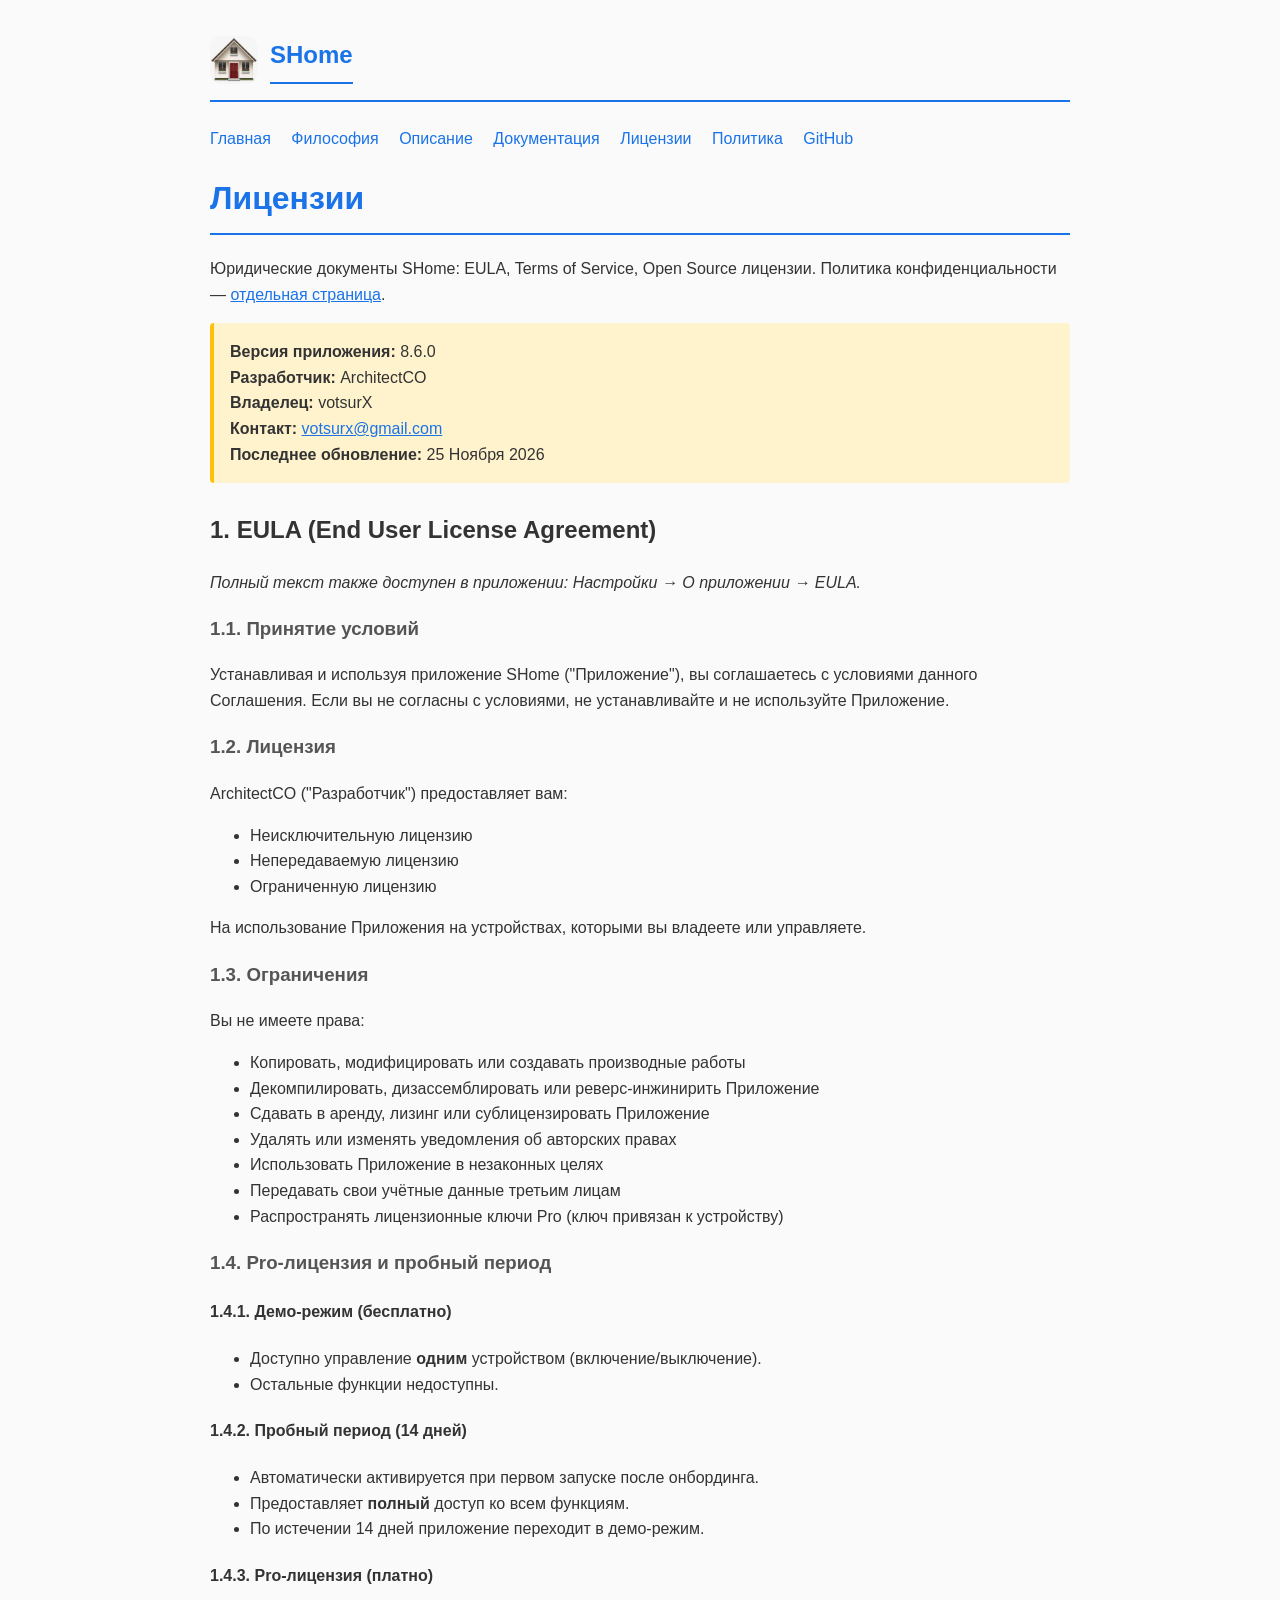
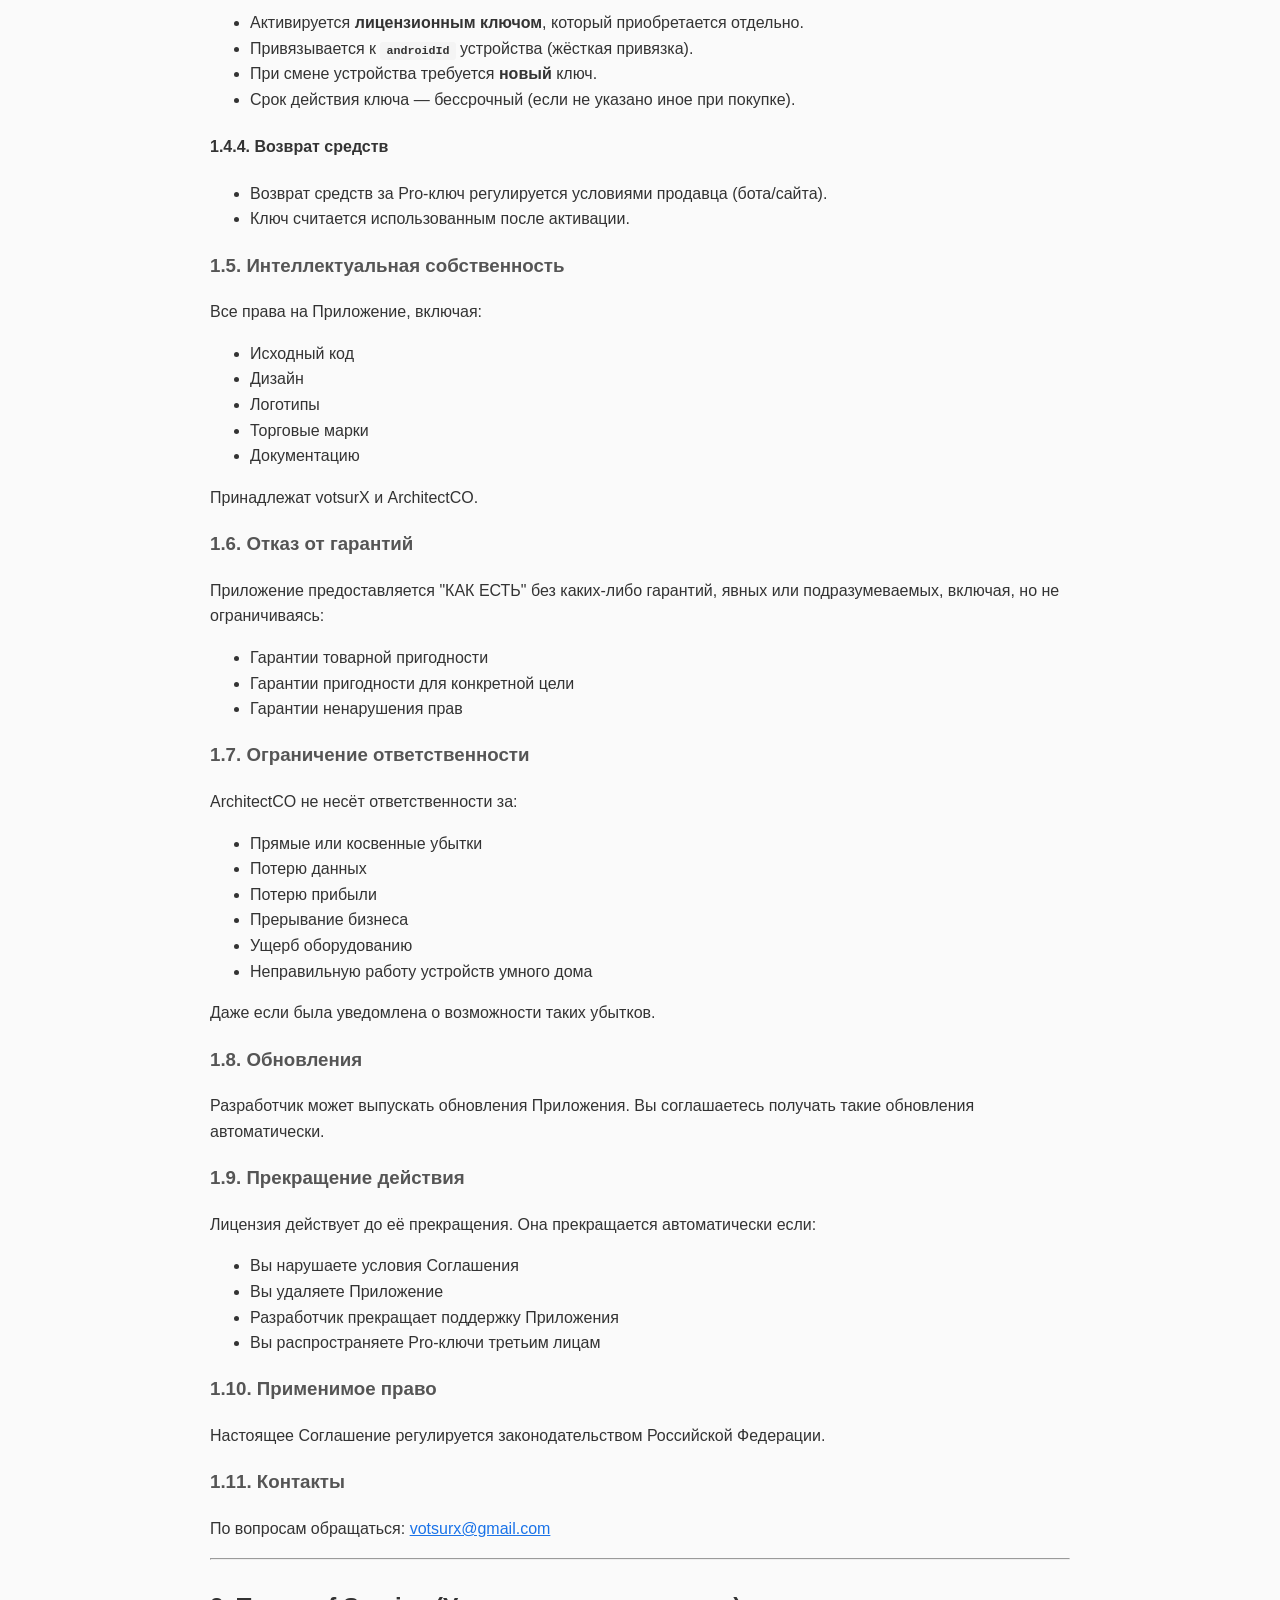
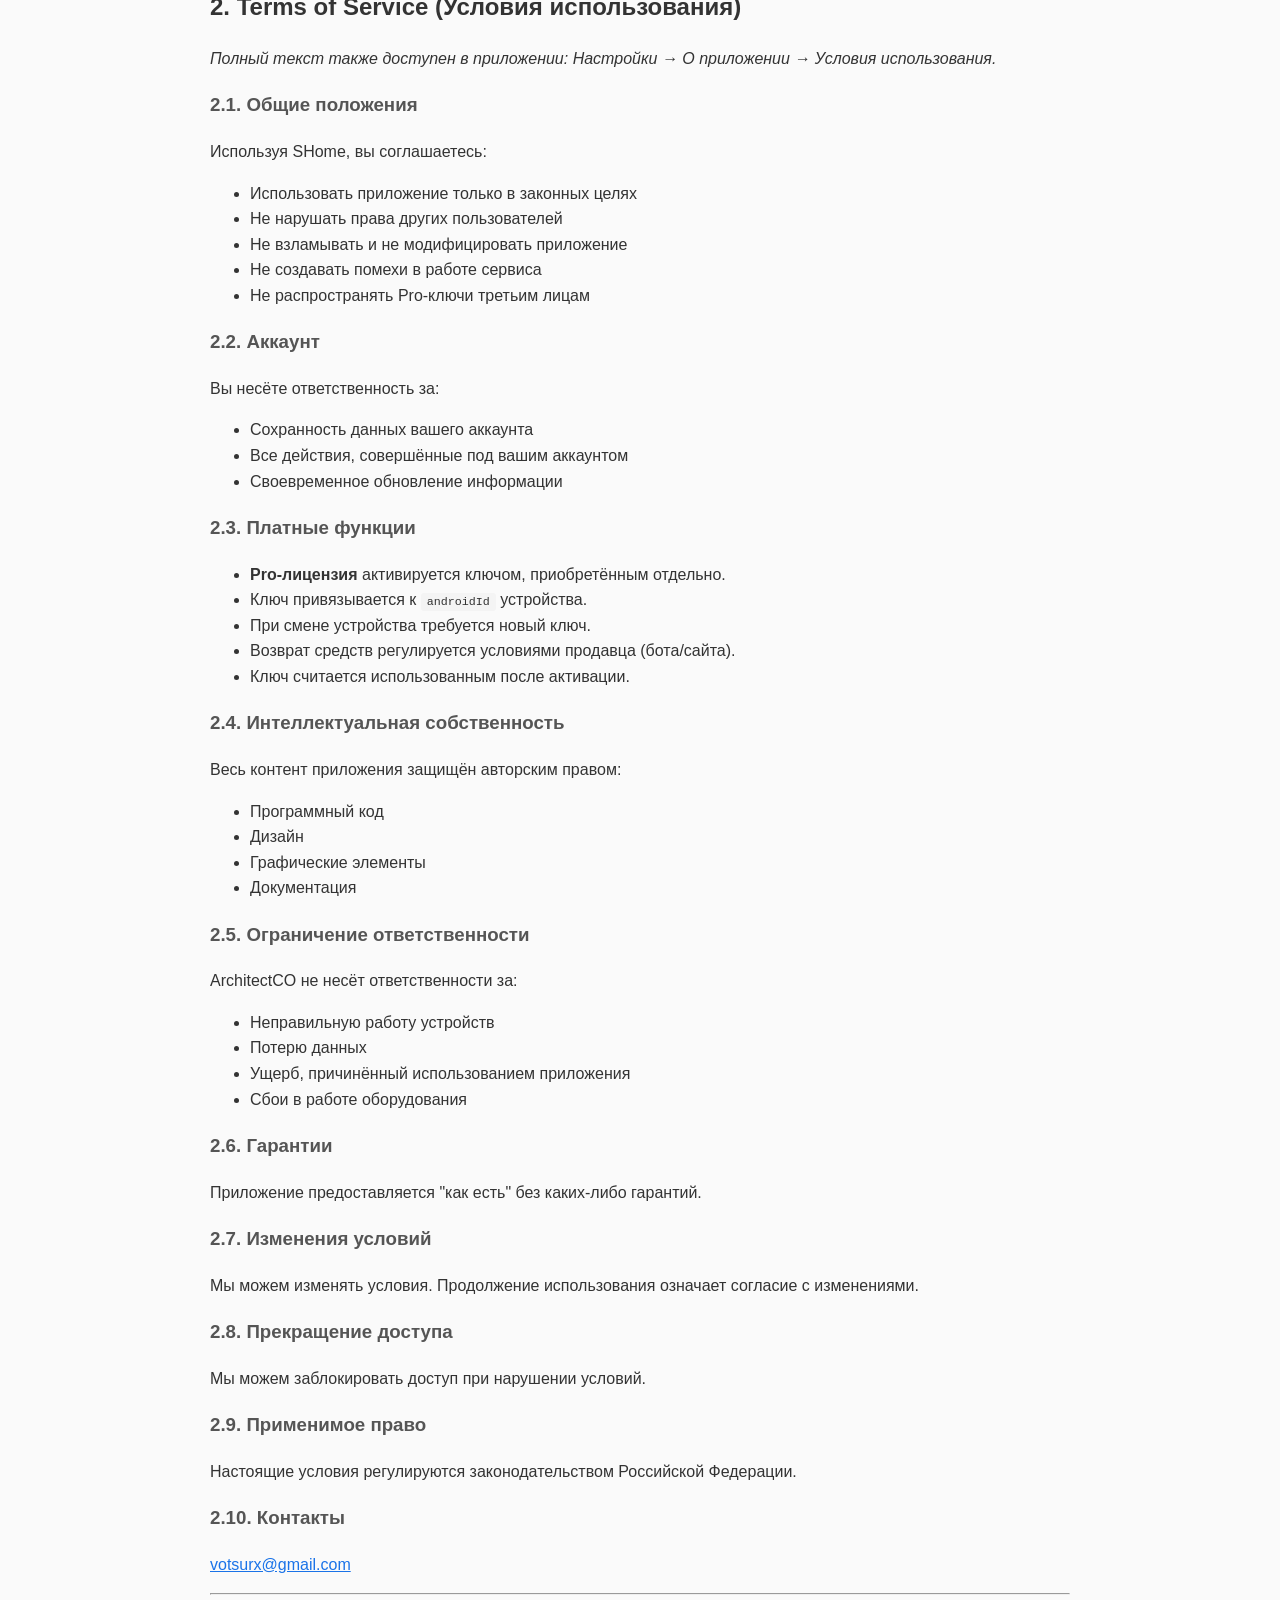
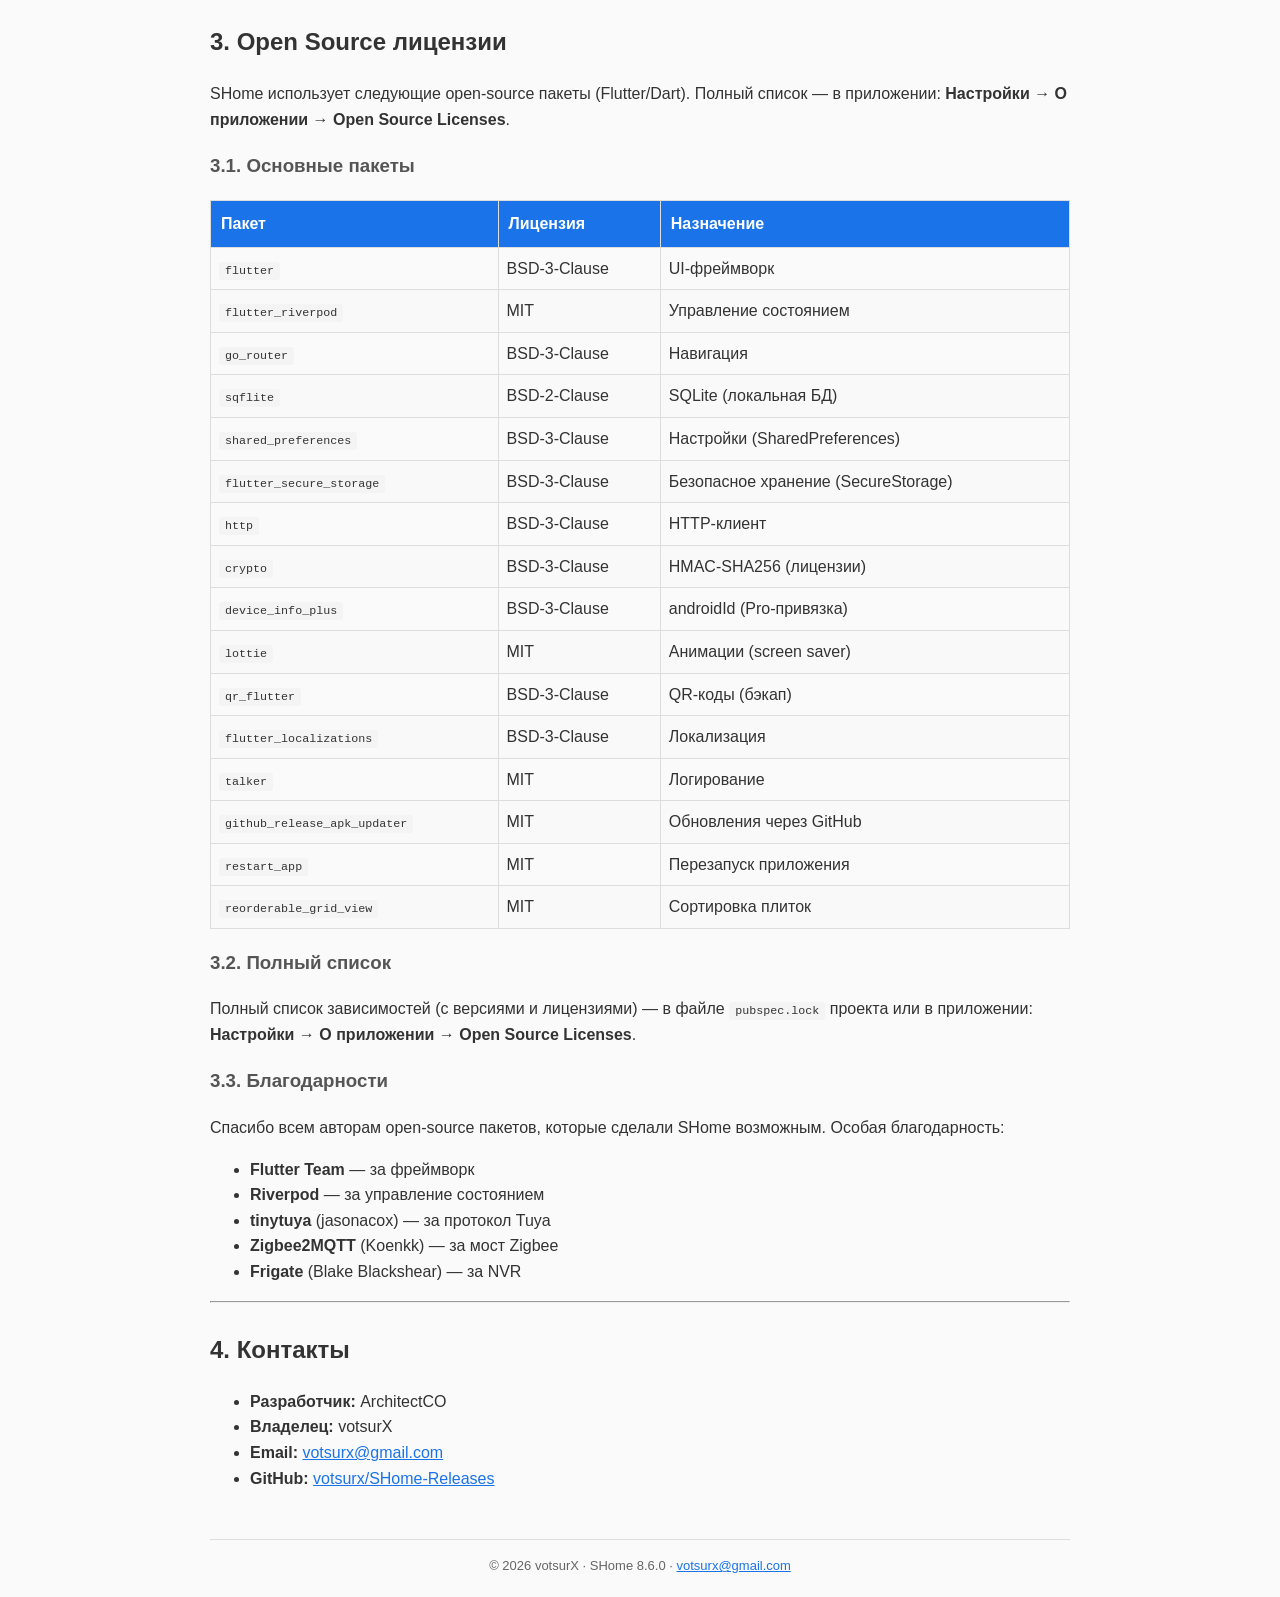
==== docs/licenses.html @ 0ba73216 "docs: README + полная документация (Tuya, Z2M, Frigate, MQTT, Cloud, Notifications, Presence, Pro, F" ====
<!DOCTYPE html>
<html lang="ru">
<head>
    <meta charset="UTF-8">
    <meta name="viewport" content="width=device-width, initial-scale=1.0">
    <title>Лицензии — SHome</title>
    <link rel="stylesheet" href="assets/style.css">
</head>
<body>
<header>
    <a href="index.html" style="display:flex;align-items:center;gap:12px;text-decoration:none;">
        <img src="assets/logo.png" alt="SHome" onerror="this.style.display='none'">
        <h1>SHome</h1>
    </a>
</header>

<nav>
    <a href="index.html">Главная</a>
    <a href="philosophy.html">Философия</a>
    <a href="readme.html">Описание</a>
    <a href="settings/tuya.html">Документация</a>
    <a href="licenses.html">Лицензии</a>
    <a href="privacy.html">Политика</a>
    <a href="https://github.com/votsurx/SHome-Releases" target="_blank">GitHub</a>
</nav>

<h1>Лицензии</h1>

<p>Юридические документы SHome: EULA, Terms of Service, Open Source лицензии. Политика конфиденциальности — <a href="privacy.html">отдельная страница</a>.</p>

<div class="highlight">
    <strong>Версия приложения:</strong> 8.6.0<br>
    <strong>Разработчик:</strong> ArchitectCO<br>
    <strong>Владелец:</strong> votsurX<br>
    <strong>Контакт:</strong> <a href="mailto:votsurx@gmail.com">votsurx@gmail.com</a><br>
    <strong>Последнее обновление:</strong> 25 Ноября 2026
</div>

<!-- ═══════════════ EULA ═══════════════ -->
<h2 id="eula">1. EULA (End User License Agreement)</h2>

<p><em>Полный текст также доступен в приложении: Настройки → О приложении → EULA.</em></p>

<h3>1.1. Принятие условий</h3>
<p>Устанавливая и используя приложение SHome ("Приложение"), вы соглашаетесь с условиями данного Соглашения. Если вы не согласны с условиями, не устанавливайте и не используйте Приложение.</p>

<h3>1.2. Лицензия</h3>
<p>ArchitectCO ("Разработчик") предоставляет вам:</p>
<ul>
    <li>Неисключительную лицензию</li>
    <li>Непередаваемую лицензию</li>
    <li>Ограниченную лицензию</li>
</ul>
<p>На использование Приложения на устройствах, которыми вы владеете или управляете.</p>

<h3>1.3. Ограничения</h3>
<p>Вы не имеете права:</p>
<ul>
    <li>Копировать, модифицировать или создавать производные работы</li>
    <li>Декомпилировать, дизассемблировать или реверс-инжинирить Приложение</li>
    <li>Сдавать в аренду, лизинг или сублицензировать Приложение</li>
    <li>Удалять или изменять уведомления об авторских правах</li>
    <li>Использовать Приложение в незаконных целях</li>
    <li>Передавать свои учётные данные третьим лицам</li>
    <li>Распространять лицензионные ключи Pro (ключ привязан к устройству)</li>
</ul>

<h3>1.4. Pro-лицензия и пробный период</h3>

<h4>1.4.1. Демо-режим (бесплатно)</h4>
<ul>
    <li>Доступно управление <strong>одним</strong> устройством (включение/выключение).</li>
    <li>Остальные функции недоступны.</li>
</ul>

<h4>1.4.2. Пробный период (14 дней)</h4>
<ul>
    <li>Автоматически активируется при первом запуске после онбординга.</li>
    <li>Предоставляет <strong>полный</strong> доступ ко всем функциям.</li>
    <li>По истечении 14 дней приложение переходит в демо-режим.</li>
</ul>

<h4>1.4.3. Pro-лицензия (платно)</h4>
<ul>
    <li>Активируется <strong>лицензионным ключом</strong>, который приобретается отдельно.</li>
    <li>Привязывается к <strong><code>androidId</code></strong> устройства (жёсткая привязка).</li>
    <li>При смене устройства требуется <strong>новый</strong> ключ.</li>
    <li>Срок действия ключа — бессрочный (если не указано иное при покупке).</li>
</ul>

<h4>1.4.4. Возврат средств</h4>
<ul>
    <li>Возврат средств за Pro-ключ регулируется условиями продавца (бота/сайта).</li>
    <li>Ключ считается использованным после активации.</li>
</ul>

<h3>1.5. Интеллектуальная собственность</h3>
<p>Все права на Приложение, включая:</p>
<ul>
    <li>Исходный код</li>
    <li>Дизайн</li>
    <li>Логотипы</li>
    <li>Торговые марки</li>
    <li>Документацию</li>
</ul>
<p>Принадлежат votsurX и ArchitectCO.</p>

<h3>1.6. Отказ от гарантий</h3>
<p>Приложение предоставляется "КАК ЕСТЬ" без каких-либо гарантий, явных или подразумеваемых, включая, но не ограничиваясь:</p>
<ul>
    <li>Гарантии товарной пригодности</li>
    <li>Гарантии пригодности для конкретной цели</li>
    <li>Гарантии ненарушения прав</li>
</ul>

<h3>1.7. Ограничение ответственности</h3>
<p>ArchitectCO не несёт ответственности за:</p>
<ul>
    <li>Прямые или косвенные убытки</li>
    <li>Потерю данных</li>
    <li>Потерю прибыли</li>
    <li>Прерывание бизнеса</li>
    <li>Ущерб оборудованию</li>
    <li>Неправильную работу устройств умного дома</li>
</ul>
<p>Даже если была уведомлена о возможности таких убытков.</p>

<h3>1.8. Обновления</h3>
<p>Разработчик может выпускать обновления Приложения. Вы соглашаетесь получать такие обновления автоматически.</p>

<h3>1.9. Прекращение действия</h3>
<p>Лицензия действует до её прекращения. Она прекращается автоматически если:</p>
<ul>
    <li>Вы нарушаете условия Соглашения</li>
    <li>Вы удаляете Приложение</li>
    <li>Разработчик прекращает поддержку Приложения</li>
    <li>Вы распространяете Pro-ключи третьим лицам</li>
</ul>

<h3>1.10. Применимое право</h3>
<p>Настоящее Соглашение регулируется законодательством Российской Федерации.</p>

<h3>1.11. Контакты</h3>
<p>По вопросам обращаться: <a href="mailto:votsurx@gmail.com">votsurx@gmail.com</a></p>

<hr>

<!-- ═══════════════ TERMS ═══════════════ -->
<h2 id="terms">2. Terms of Service (Условия использования)</h2>

<p><em>Полный текст также доступен в приложении: Настройки → О приложении → Условия использования.</em></p>

<h3>2.1. Общие положения</h3>
<p>Используя SHome, вы соглашаетесь:</p>
<ul>
    <li>Использовать приложение только в законных целях</li>
    <li>Не нарушать права других пользователей</li>
    <li>Не взламывать и не модифицировать приложение</li>
    <li>Не создавать помехи в работе сервиса</li>
    <li>Не распространять Pro-ключи третьим лицам</li>
</ul>

<h3>2.2. Аккаунт</h3>
<p>Вы несёте ответственность за:</p>
<ul>
    <li>Сохранность данных вашего аккаунта</li>
    <li>Все действия, совершённые под вашим аккаунтом</li>
    <li>Своевременное обновление информации</li>
</ul>

<h3>2.3. Платные функции</h3>
<ul>
    <li><strong>Pro-лицензия</strong> активируется ключом, приобретённым отдельно.</li>
    <li>Ключ привязывается к <code>androidId</code> устройства.</li>
    <li>При смене устройства требуется новый ключ.</li>
    <li>Возврат средств регулируется условиями продавца (бота/сайта).</li>
    <li>Ключ считается использованным после активации.</li>
</ul>

<h3>2.4. Интеллектуальная собственность</h3>
<p>Весь контент приложения защищён авторским правом:</p>
<ul>
    <li>Программный код</li>
    <li>Дизайн</li>
    <li>Графические элементы</li>
    <li>Документация</li>
</ul>

<h3>2.5. Ограничение ответственности</h3>
<p>ArchitectCO не несёт ответственности за:</p>
<ul>
    <li>Неправильную работу устройств</li>
    <li>Потерю данных</li>
    <li>Ущерб, причинённый использованием приложения</li>
    <li>Сбои в работе оборудования</li>
</ul>

<h3>2.6. Гарантии</h3>
<p>Приложение предоставляется "как есть" без каких-либо гарантий.</p>

<h3>2.7. Изменения условий</h3>
<p>Мы можем изменять условия. Продолжение использования означает согласие с изменениями.</p>

<h3>2.8. Прекращение доступа</h3>
<p>Мы можем заблокировать доступ при нарушении условий.</p>

<h3>2.9. Применимое право</h3>
<p>Настоящие условия регулируются законодательством Российской Федерации.</p>

<h3>2.10. Контакты</h3>
<p><a href="mailto:votsurx@gmail.com">votsurx@gmail.com</a></p>

<hr>

<!-- ═══════════════ OPEN SOURCE ═══════════════ -->
<h2 id="opensource">3. Open Source лицензии</h2>

<p>SHome использует следующие open-source пакеты (Flutter/Dart). Полный список — в приложении: <strong>Настройки → О приложении → Open Source Licenses</strong>.</p>

<h3>3.1. Основные пакеты</h3>

<table style="width:100%; border-collapse:collapse; margin:16px 0;">
    <thead>
    <tr style="background:#1a73e8; color:white;">
        <th style="padding:10px; text-align:left; border:1px solid #ddd;">Пакет</th>
        <th style="padding:10px; text-align:left; border:1px solid #ddd;">Лицензия</th>
        <th style="padding:10px; text-align:left; border:1px solid #ddd;">Назначение</th>
    </tr>
    </thead>
    <tbody>
    <tr>
        <td style="padding:8px; border:1px solid #ddd;"><code>flutter</code></td>
        <td style="padding:8px; border:1px solid #ddd;">BSD-3-Clause</td>
        <td style="padding:8px; border:1px solid #ddd;">UI-фреймворк</td>
    </tr>
    <tr style="background:#f9f9f9;">
        <td style="padding:8px; border:1px solid #ddd;"><code>flutter_riverpod</code></td>
        <td style="padding:8px; border:1px solid #ddd;">MIT</td>
        <td style="padding:8px; border:1px solid #ddd;">Управление состоянием</td>
    </tr>
    <tr>
        <td style="padding:8px; border:1px solid #ddd;"><code>go_router</code></td>
        <td style="padding:8px; border:1px solid #ddd;">BSD-3-Clause</td>
        <td style="padding:8px; border:1px solid #ddd;">Навигация</td>
    </tr>
    <tr style="background:#f9f9f9;">
        <td style="padding:8px; border:1px solid #ddd;"><code>sqflite</code></td>
        <td style="padding:8px; border:1px solid #ddd;">BSD-2-Clause</td>
        <td style="padding:8px; border:1px solid #ddd;">SQLite (локальная БД)</td>
    </tr>
    <tr>
        <td style="padding:8px; border:1px solid #ddd;"><code>shared_preferences</code></td>
        <td style="padding:8px; border:1px solid #ddd;">BSD-3-Clause</td>
        <td style="padding:8px; border:1px solid #ddd;">Настройки (SharedPreferences)</td>
    </tr>
    <tr style="background:#f9f9f9;">
        <td style="padding:8px; border:1px solid #ddd;"><code>flutter_secure_storage</code></td>
        <td style="padding:8px; border:1px solid #ddd;">BSD-3-Clause</td>
        <td style="padding:8px; border:1px solid #ddd;">Безопасное хранение (SecureStorage)</td>
    </tr>
    <tr>
        <td style="padding:8px; border:1px solid #ddd;"><code>http</code></td>
        <td style="padding:8px; border:1px solid #ddd;">BSD-3-Clause</td>
        <td style="padding:8px; border:1px solid #ddd;">HTTP-клиент</td>
    </tr>
    <tr style="background:#f9f9f9;">
        <td style="padding:8px; border:1px solid #ddd;"><code>crypto</code></td>
        <td style="padding:8px; border:1px solid #ddd;">BSD-3-Clause</td>
        <td style="padding:8px; border:1px solid #ddd;">HMAC-SHA256 (лицензии)</td>
    </tr>
    <tr>
        <td style="padding:8px; border:1px solid #ddd;"><code>device_info_plus</code></td>
        <td style="padding:8px; border:1px solid #ddd;">BSD-3-Clause</td>
        <td style="padding:8px; border:1px solid #ddd;">androidId (Pro-привязка)</td>
    </tr>
    <tr style="background:#f9f9f9;">
        <td style="padding:8px; border:1px solid #ddd;"><code>lottie</code></td>
        <td style="padding:8px; border:1px solid #ddd;">MIT</td>
        <td style="padding:8px; border:1px solid #ddd;">Анимации (screen saver)</td>
    </tr>
    <tr>
        <td style="padding:8px; border:1px solid #ddd;"><code>qr_flutter</code></td>
        <td style="padding:8px; border:1px solid #ddd;">BSD-3-Clause</td>
        <td style="padding:8px; border:1px solid #ddd;">QR-коды (бэкап)</td>
    </tr>
    <tr style="background:#f9f9f9;">
        <td style="padding:8px; border:1px solid #ddd;"><code>flutter_localizations</code></td>
        <td style="padding:8px; border:1px solid #ddd;">BSD-3-Clause</td>
        <td style="padding:8px; border:1px solid #ddd;">Локализация</td>
    </tr>
    <tr>
        <td style="padding:8px; border:1px solid #ddd;"><code>talker</code></td>
        <td style="padding:8px; border:1px solid #ddd;">MIT</td>
        <td style="padding:8px; border:1px solid #ddd;">Логирование</td>
    </tr>
    <tr style="background:#f9f9f9;">
        <td style="padding:8px; border:1px solid #ddd;"><code>github_release_apk_updater</code></td>
        <td style="padding:8px; border:1px solid #ddd;">MIT</td>
        <td style="padding:8px; border:1px solid #ddd;">Обновления через GitHub</td>
    </tr>
    <tr>
        <td style="padding:8px; border:1px solid #ddd;"><code>restart_app</code></td>
        <td style="padding:8px; border:1px solid #ddd;">MIT</td>
        <td style="padding:8px; border:1px solid #ddd;">Перезапуск приложения</td>
    </tr>
    <tr style="background:#f9f9f9;">
        <td style="padding:8px; border:1px solid #ddd;"><code>reorderable_grid_view</code></td>
        <td style="padding:8px; border:1px solid #ddd;">MIT</td>
        <td style="padding:8px; border:1px solid #ddd;">Сортировка плиток</td>
    </tr>
    </tbody>
</table>

<h3>3.2. Полный список</h3>
<p>Полный список зависимостей (с версиями и лицензиями) — в файле <code>pubspec.lock</code> проекта или в приложении: <strong>Настройки → О приложении → Open Source Licenses</strong>.</p>

<h3>3.3. Благодарности</h3>
<p>Спасибо всем авторам open-source пакетов, которые сделали SHome возможным. Особая благодарность:</p>
<ul>
    <li><strong>Flutter Team</strong> — за фреймворк</li>
    <li><strong>Riverpod</strong> — за управление состоянием</li>
    <li><strong>tinytuya</strong> (jasonacox) — за протокол Tuya</li>
    <li><strong>Zigbee2MQTT</strong> (Koenkk) — за мост Zigbee</li>
    <li><strong>Frigate</strong> (Blake Blackshear) — за NVR</li>
</ul>

<hr>

<!-- ═══════════════ КОНТАКТЫ ═══════════════ -->
<h2 id="contact">4. Контакты</h2>

<ul>
    <li><strong>Разработчик:</strong> ArchitectCO</li>
    <li><strong>Владелец:</strong> votsurX</li>
    <li><strong>Email:</strong> <a href="mailto:votsurx@gmail.com">votsurx@gmail.com</a></li>
    <li><strong>GitHub:</strong> <a href="https://github.com/votsurx/SHome-Releases" target="_blank">votsurx/SHome-Releases</a></li>
</ul>

<footer>
    © 2026 votsurX · SHome 8.6.0 · <a href="mailto:votsurx@gmail.com">votsurx@gmail.com</a>
</footer>
</body>
</html>
---- docs/assets/style.css ----
* { box-sizing: border-box; }
body {
  font-family: -apple-system, BlinkMacSystemFont, 'Segoe UI', Roboto, sans-serif;
  max-width: 900px;
  margin: 0 auto;
  padding: 20px;
  line-height: 1.6;
  color: #333;
  background: #fafafa;
}
header {
  display: flex;
  align-items: center;
  gap: 12px;
  padding: 16px 0;
  border-bottom: 2px solid #1a73e8;
  margin-bottom: 24px;
}
header img { width: 48px; height: 48px; border-radius: 12px; }
header h1 { margin: 0; font-size: 24px; color: #1a73e8; }
nav { margin: 16px 0; }
nav a {
  display: inline-block;
  margin-right: 16px;
  color: #1a73e8;
  text-decoration: none;
  font-weight: 500;
}
nav a:hover { text-decoration: underline; }
h1 { color: #1a73e8; border-bottom: 2px solid #1a73e8; padding-bottom: 8px; }
h2 { color: #333; margin-top: 28px; }
h3 { color: #555; }
a { color: #1a73e8; }
code { background: #f4f4f4; padding: 2px 6px; border-radius: 3px; font-size: 0.9em; }
pre {
  background: #2d2d2d;
  color: #f0f0f0;
  padding: 16px;
  border-radius: 8px;
  overflow-x: auto;
}
pre code { background: transparent; color: inherit; }
.btn {
  display: inline-block;
  padding: 12px 24px;
  background: #1a73e8;
  color: white;
  border-radius: 8px;
  text-decoration: none;
  font-weight: 600;
  margin: 8px 8px 8px 0;
}
.btn:hover { background: #1557b0; }
.btn-secondary {
  background: #fff;
  color: #1a73e8;
  border: 2px solid #1a73e8;
}
.card {
  background: white;
  border-radius: 12px;
  padding: 20px;
  margin: 16px 0;
  box-shadow: 0 2px 8px rgba(0,0,0,0.06);
}
.highlight {
  background: #fff3cd;
  padding: 16px;
  border-left: 4px solid #ffc107;
  border-radius: 4px;
  margin: 16px 0;
}
footer {
  margin-top: 48px;
  padding-top: 16px;
  border-top: 1px solid #ddd;
  color: #666;
  font-size: 13px;
  text-align: center;
}
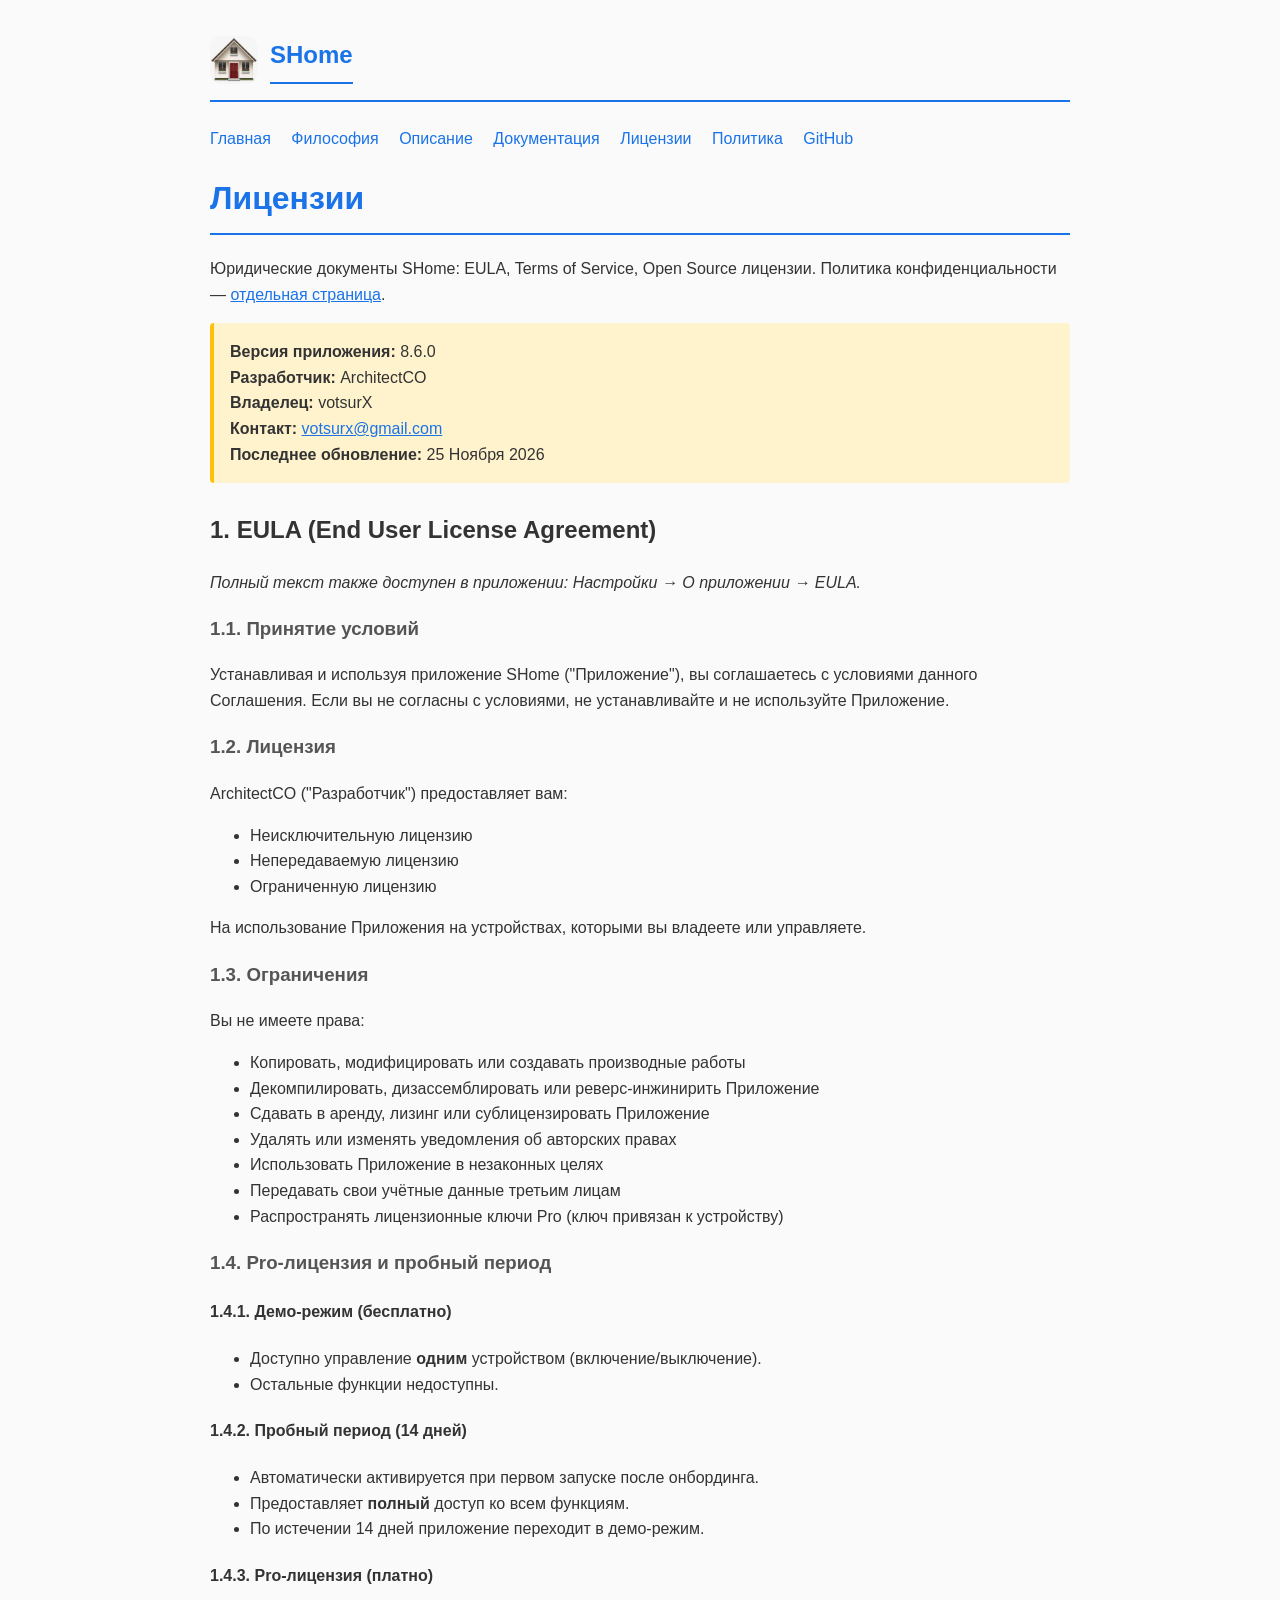
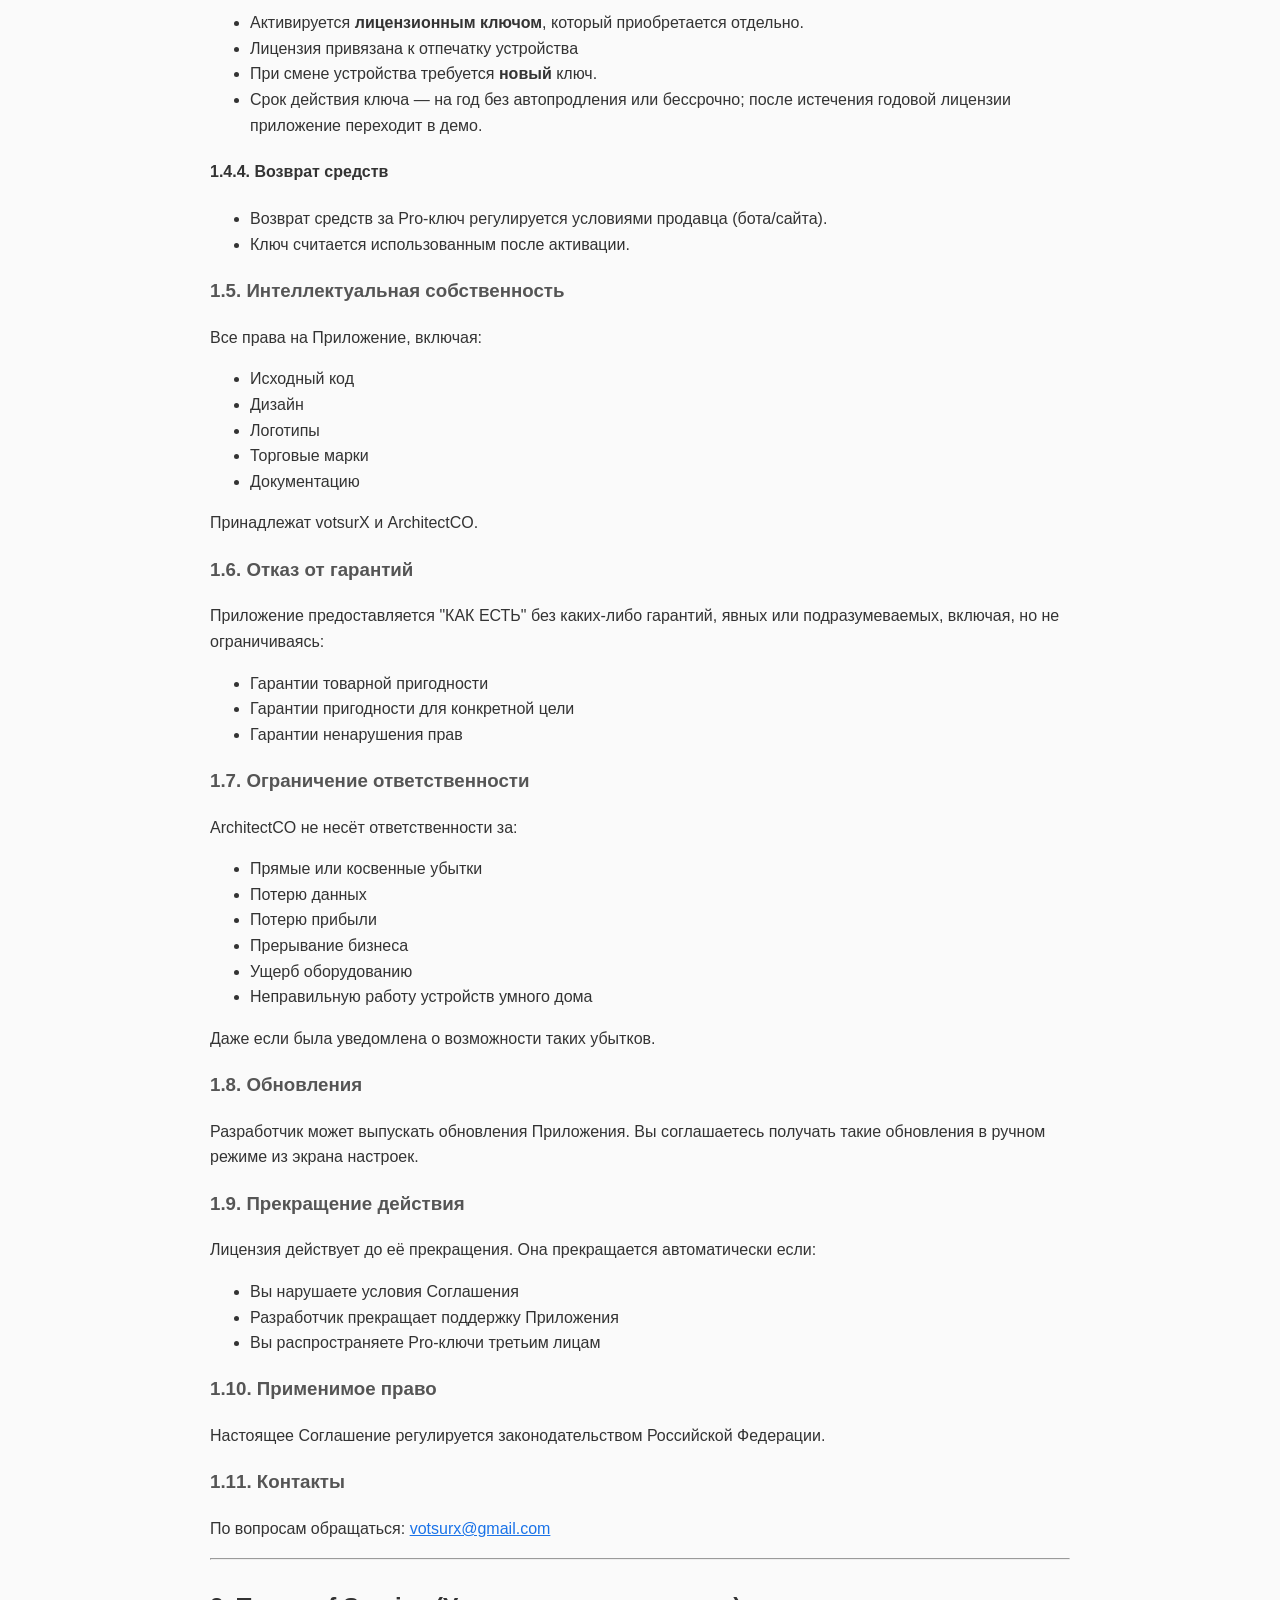
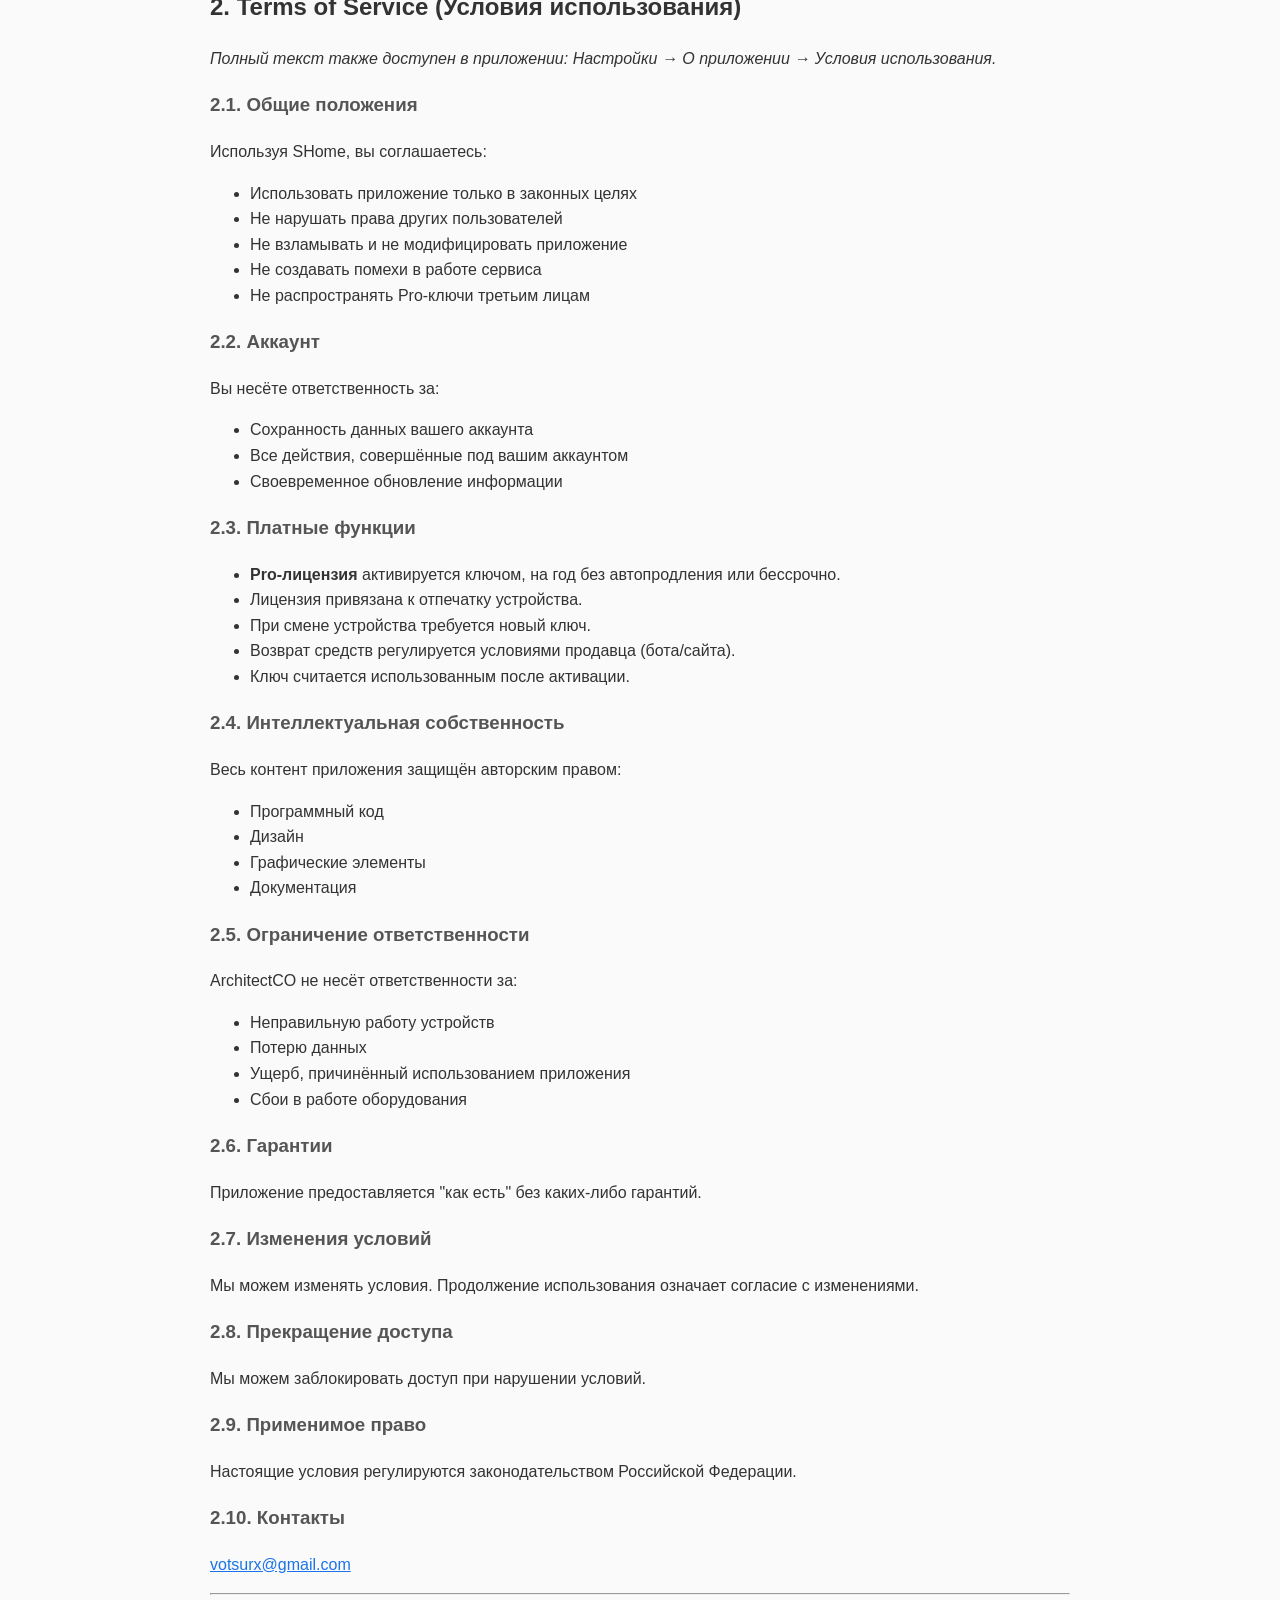
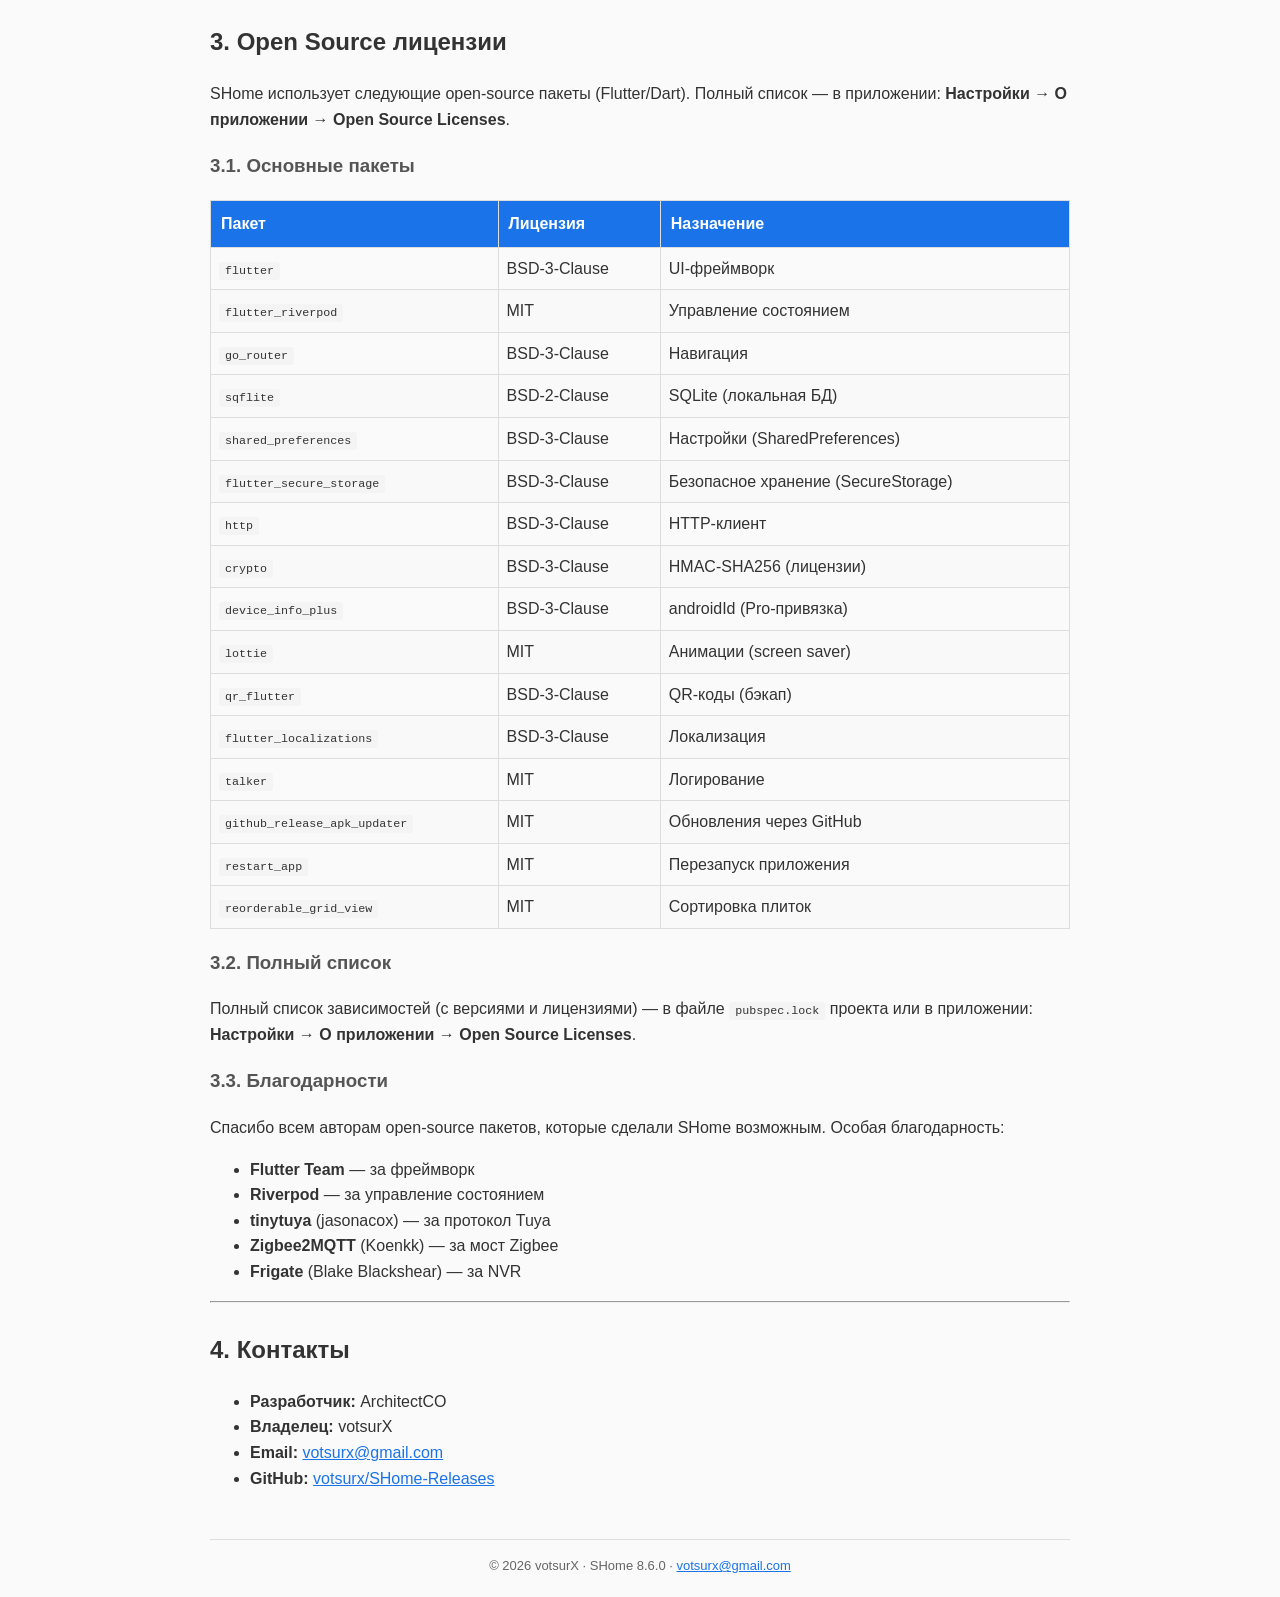
==== commit d2f149b1: "Исправление документации" ====
--- a/docs/licenses.html
+++ b/docs/licenses.html
@@ -83,9 +83,9 @@
 <h4>1.4.3. Pro-лицензия (платно)</h4>
 <ul>
     <li>Активируется <strong>лицензионным ключом</strong>, который приобретается отдельно.</li>
-    <li>Привязывается к <strong><code>androidId</code></strong> устройства (жёсткая привязка).</li>
+    <li>Лицензия привязана к отпечатку устройства</li>
     <li>При смене устройства требуется <strong>новый</strong> ключ.</li>
-    <li>Срок действия ключа — бессрочный (если не указано иное при покупке).</li>
+    <li>Срок действия ключа — на год без автопродления или бессрочно; после истечения годовой лицензии приложение переходит в демо.</li>
 </ul>
 
 <h4>1.4.4. Возврат средств</h4>
@@ -126,13 +126,12 @@
 <p>Даже если была уведомлена о возможности таких убытков.</p>
 
 <h3>1.8. Обновления</h3>
-<p>Разработчик может выпускать обновления Приложения. Вы соглашаетесь получать такие обновления автоматически.</p>
+<p>Разработчик может выпускать обновления Приложения. Вы соглашаетесь получать такие обновления в ручном режиме из экрана настроек.</p>
 
 <h3>1.9. Прекращение действия</h3>
 <p>Лицензия действует до её прекращения. Она прекращается автоматически если:</p>
 <ul>
     <li>Вы нарушаете условия Соглашения</li>
-    <li>Вы удаляете Приложение</li>
     <li>Разработчик прекращает поддержку Приложения</li>
     <li>Вы распространяете Pro-ключи третьим лицам</li>
 </ul>
@@ -170,8 +169,8 @@
 
 <h3>2.3. Платные функции</h3>
 <ul>
-    <li><strong>Pro-лицензия</strong> активируется ключом, приобретённым отдельно.</li>
-    <li>Ключ привязывается к <code>androidId</code> устройства.</li>
+    <li><strong>Pro-лицензия</strong> активируется ключом, на год без автопродления или бессрочно.</li>
+    <li>Лицензия привязана к отпечатку устройства.</li>
     <li>При смене устройства требуется новый ключ.</li>
     <li>Возврат средств регулируется условиями продавца (бота/сайта).</li>
     <li>Ключ считается использованным после активации.</li>
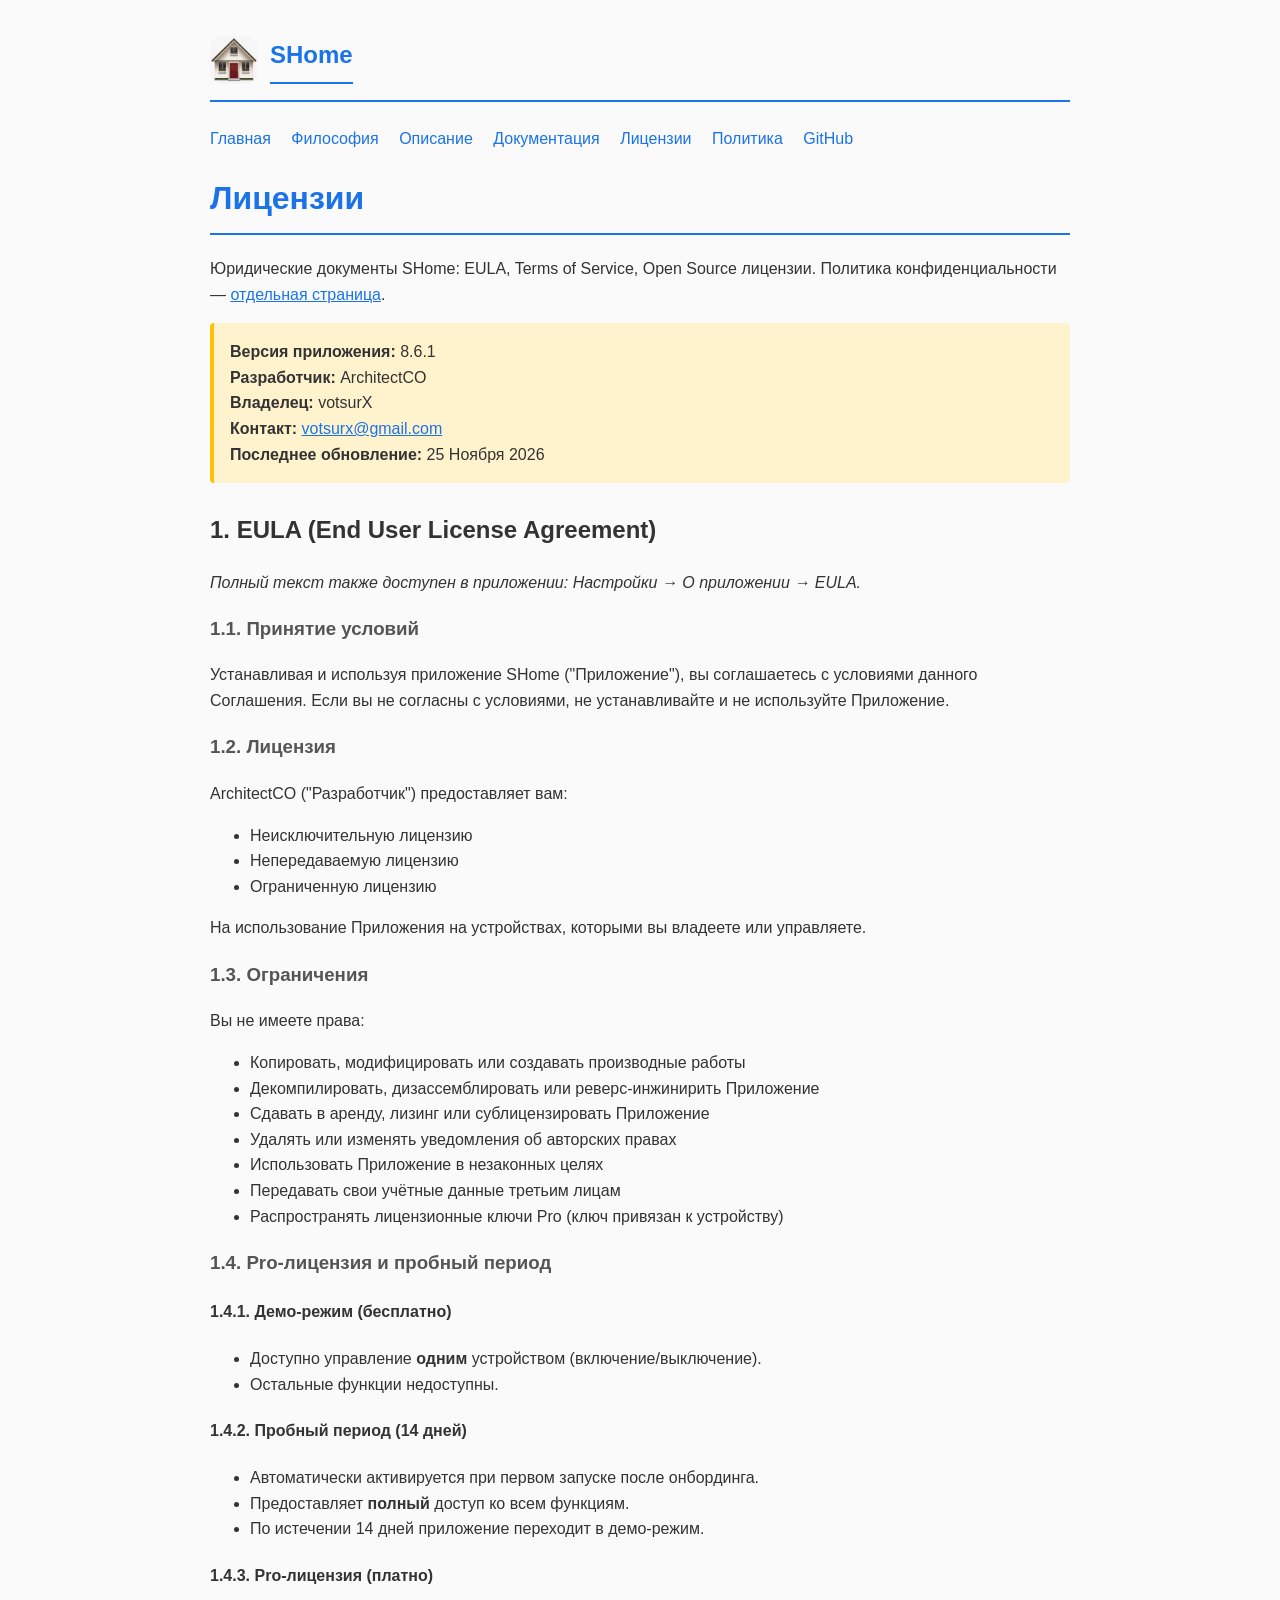
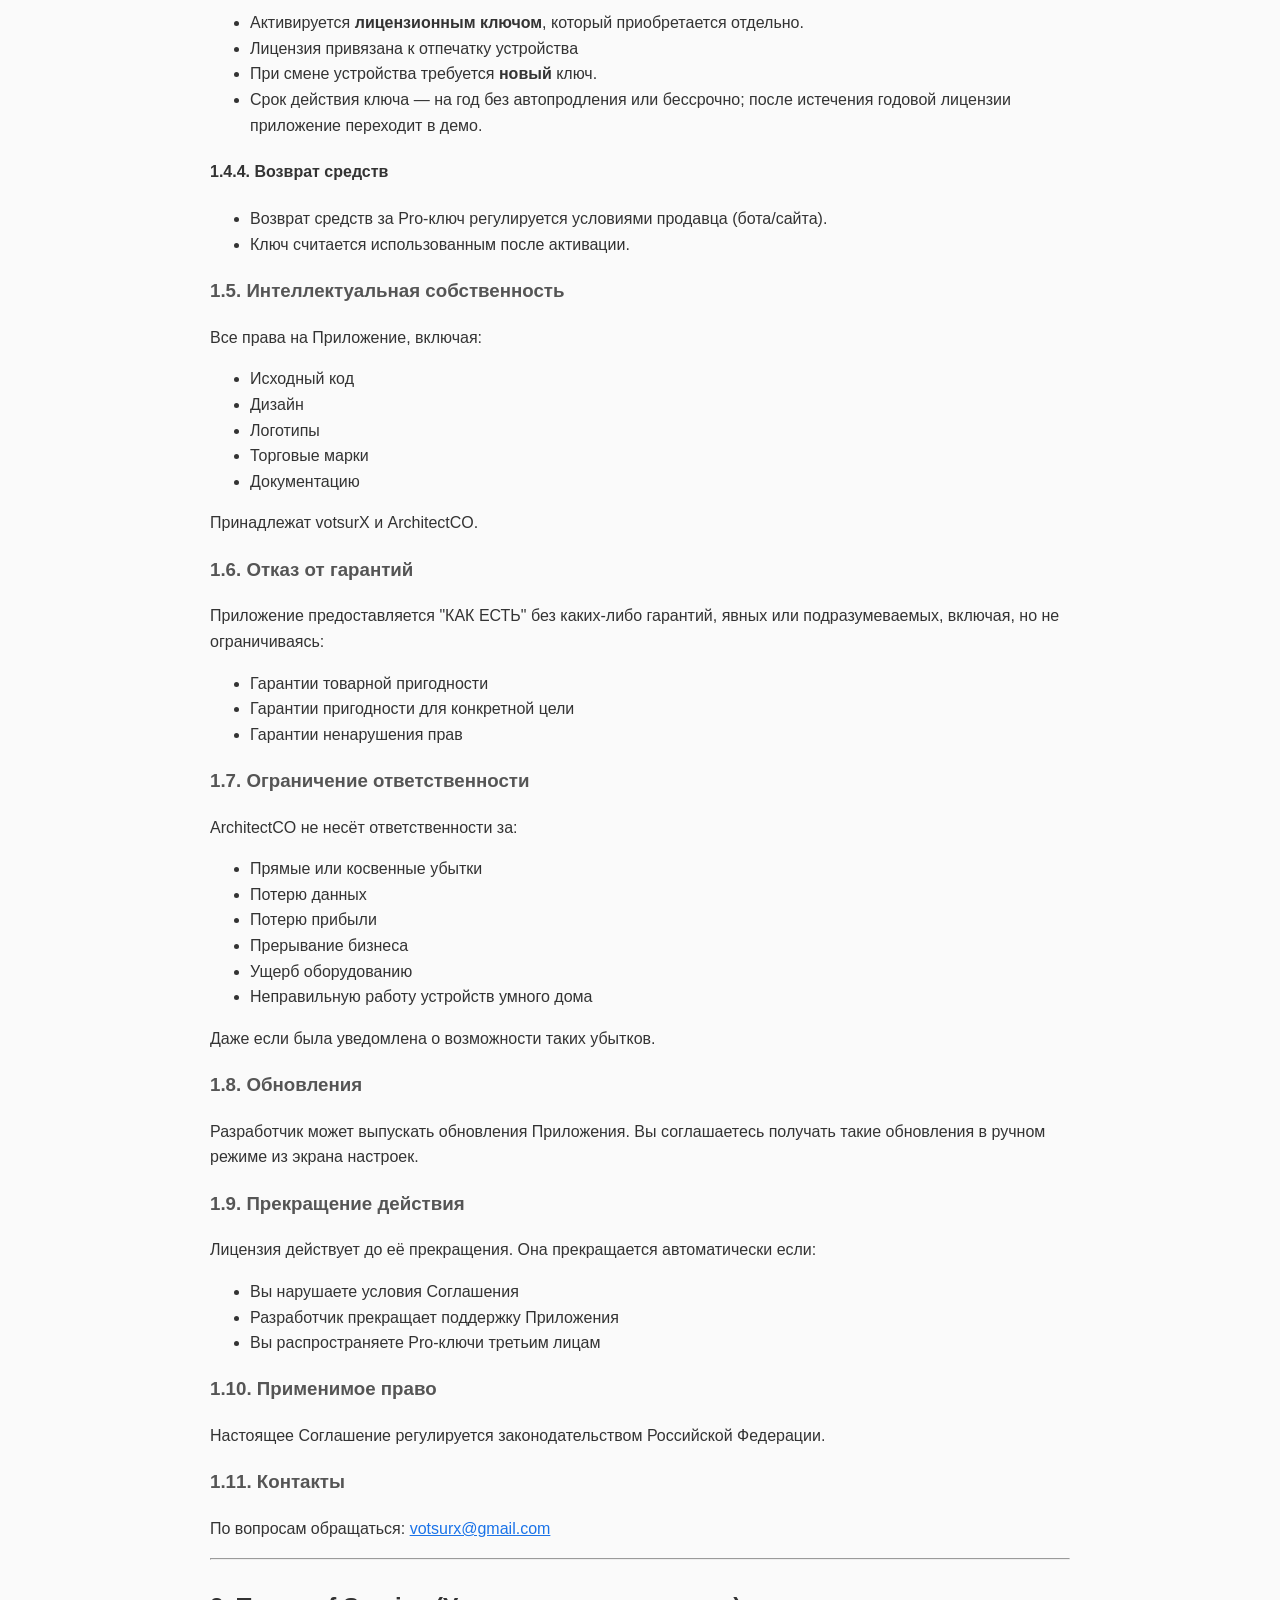
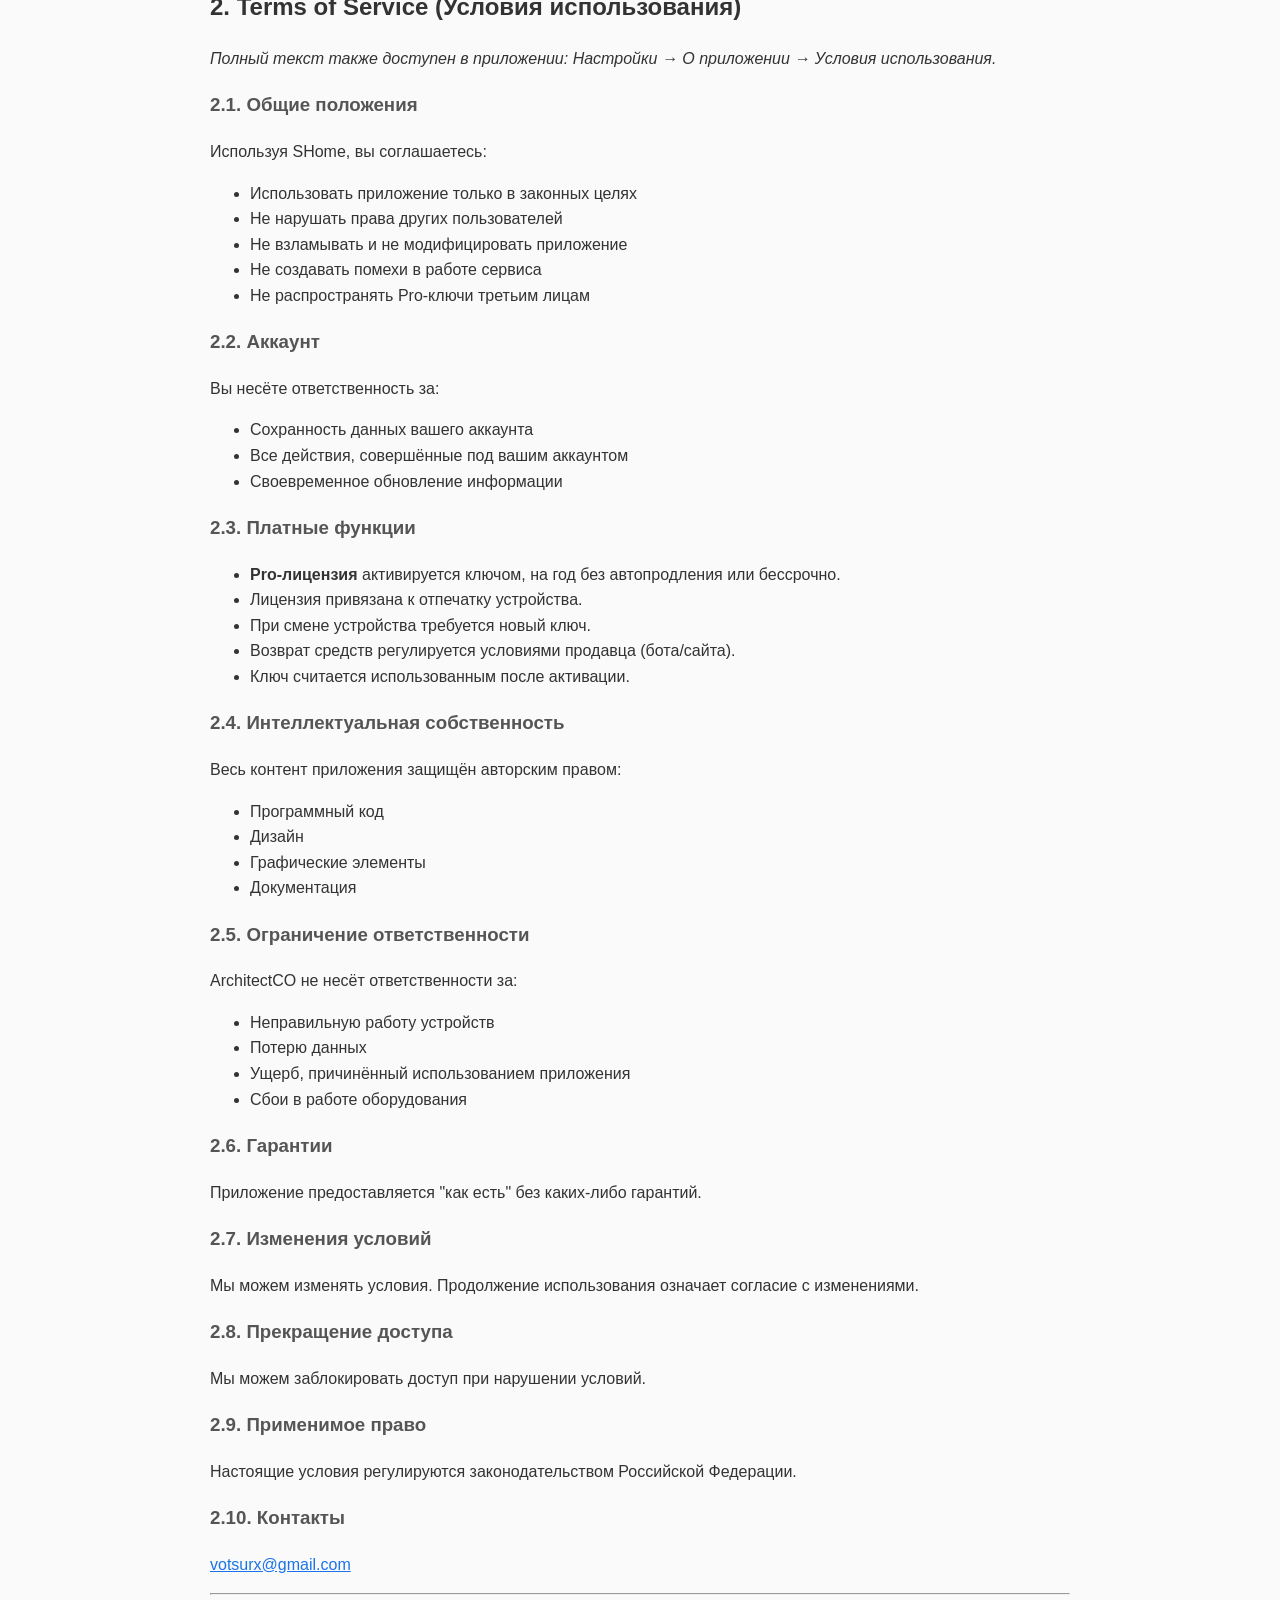
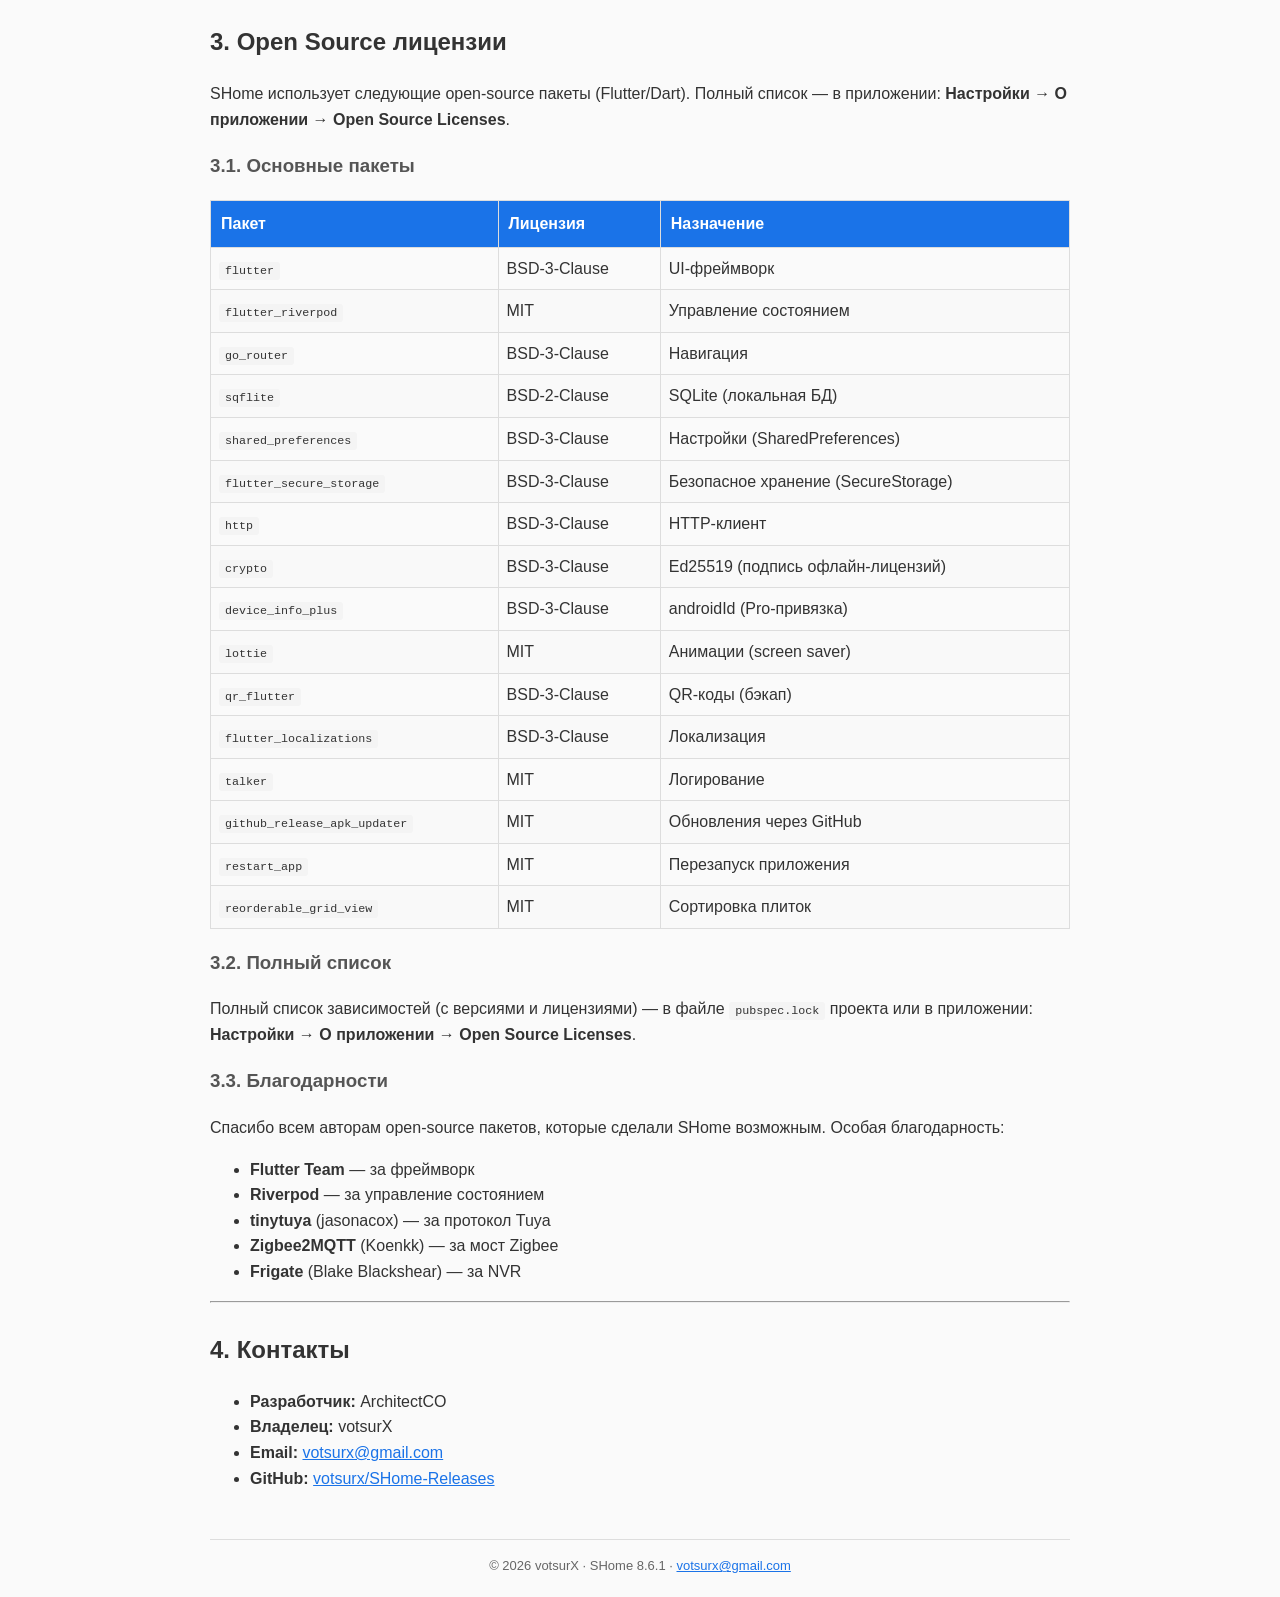
==== commit 3aa3b794: "Исправление документации" ====
--- a/docs/licenses.html
+++ b/docs/licenses.html
@@ -29,7 +29,7 @@
 <p>Юридические документы SHome: EULA, Terms of Service, Open Source лицензии. Политика конфиденциальности — <a href="privacy.html">отдельная страница</a>.</p>
 
 <div class="highlight">
-    <strong>Версия приложения:</strong> 8.6.0<br>
+    <strong>Версия приложения:</strong> 8.6.1<br>
     <strong>Разработчик:</strong> ArchitectCO<br>
     <strong>Владелец:</strong> votsurX<br>
     <strong>Контакт:</strong> <a href="mailto:votsurx@gmail.com">votsurx@gmail.com</a><br>
@@ -265,7 +265,7 @@
     <tr style="background:#f9f9f9;">
         <td style="padding:8px; border:1px solid #ddd;"><code>crypto</code></td>
         <td style="padding:8px; border:1px solid #ddd;">BSD-3-Clause</td>
-        <td style="padding:8px; border:1px solid #ddd;">HMAC-SHA256 (лицензии)</td>
+        <td style="padding:8px; border:1px solid #ddd;">Ed25519 (подпись офлайн-лицензий)</td>
     </tr>
     <tr>
         <td style="padding:8px; border:1px solid #ddd;"><code>device_info_plus</code></td>
@@ -336,7 +336,7 @@
 </ul>
 
 <footer>
-    © 2026 votsurX · SHome 8.6.0 · <a href="mailto:votsurx@gmail.com">votsurx@gmail.com</a>
+    © 2026 votsurX · SHome 8.6.1 · <a href="mailto:votsurx@gmail.com">votsurx@gmail.com</a>
 </footer>
 </body>
 </html>
